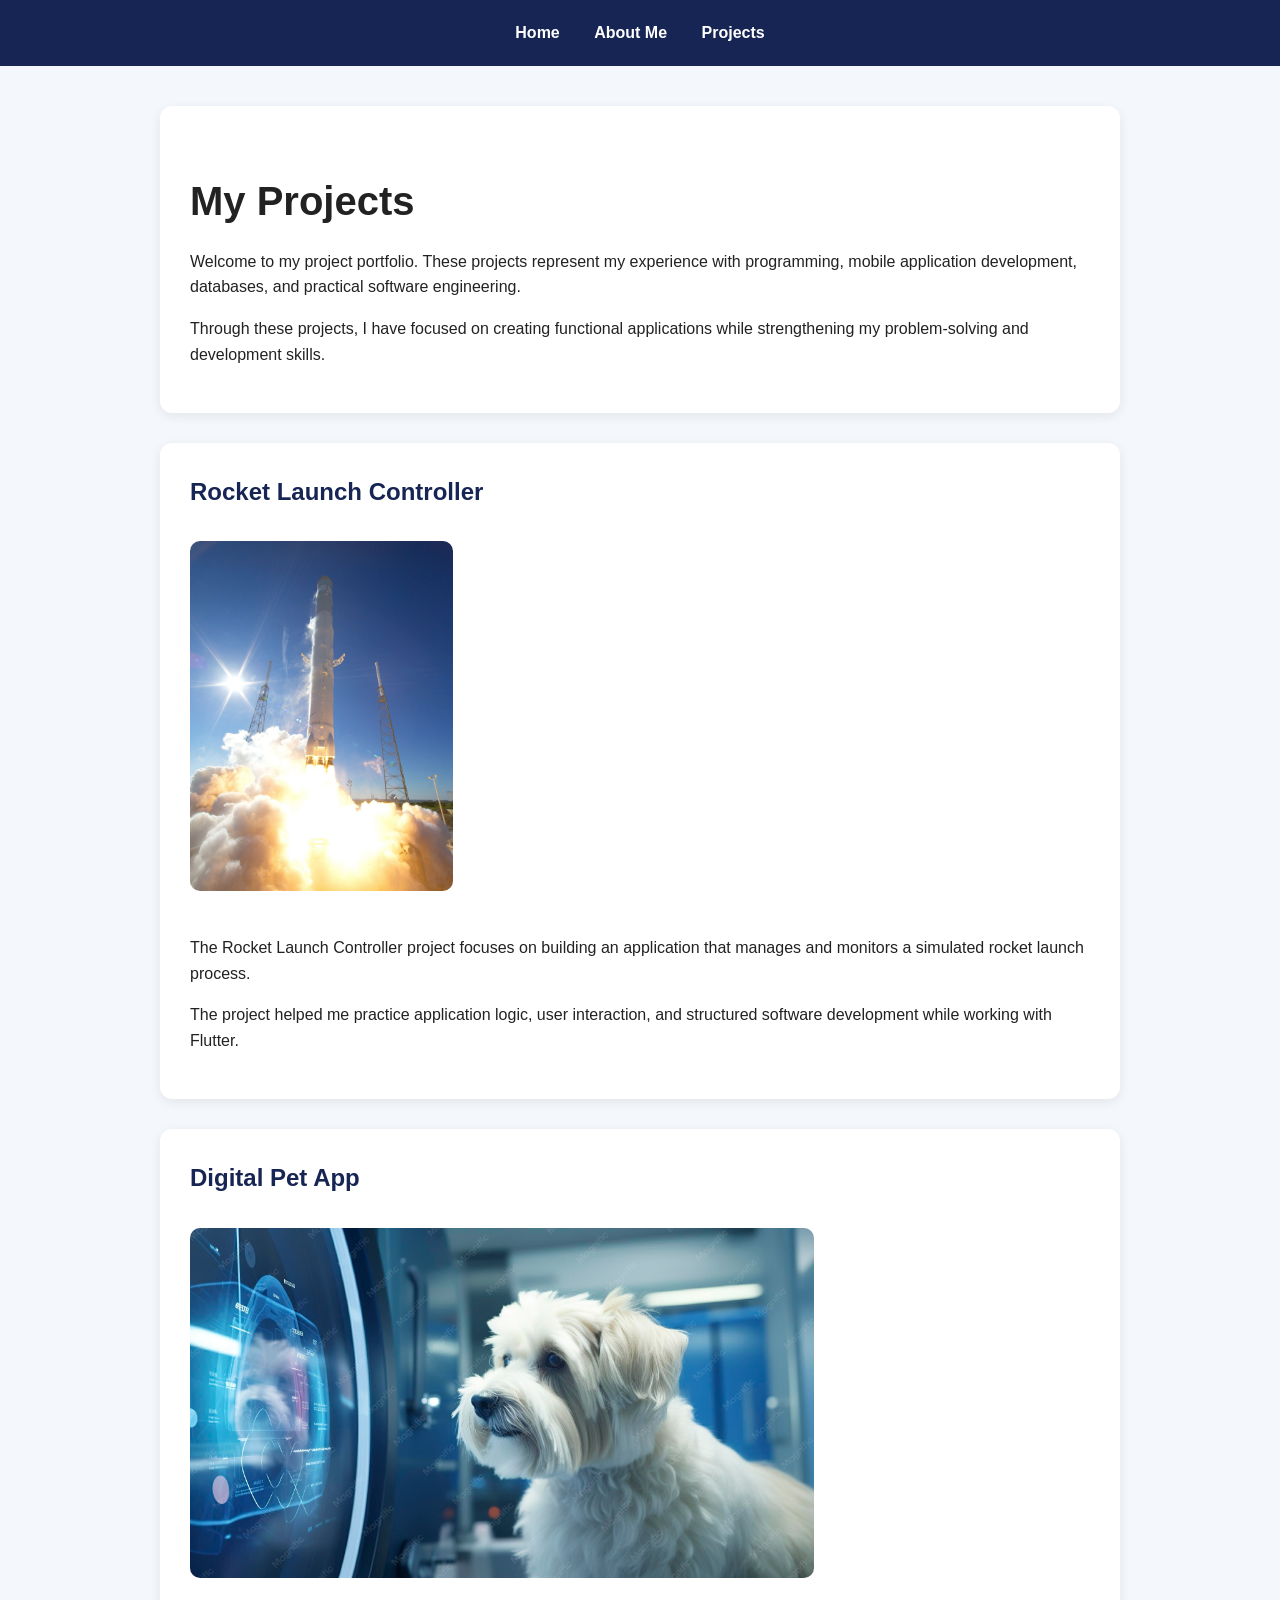
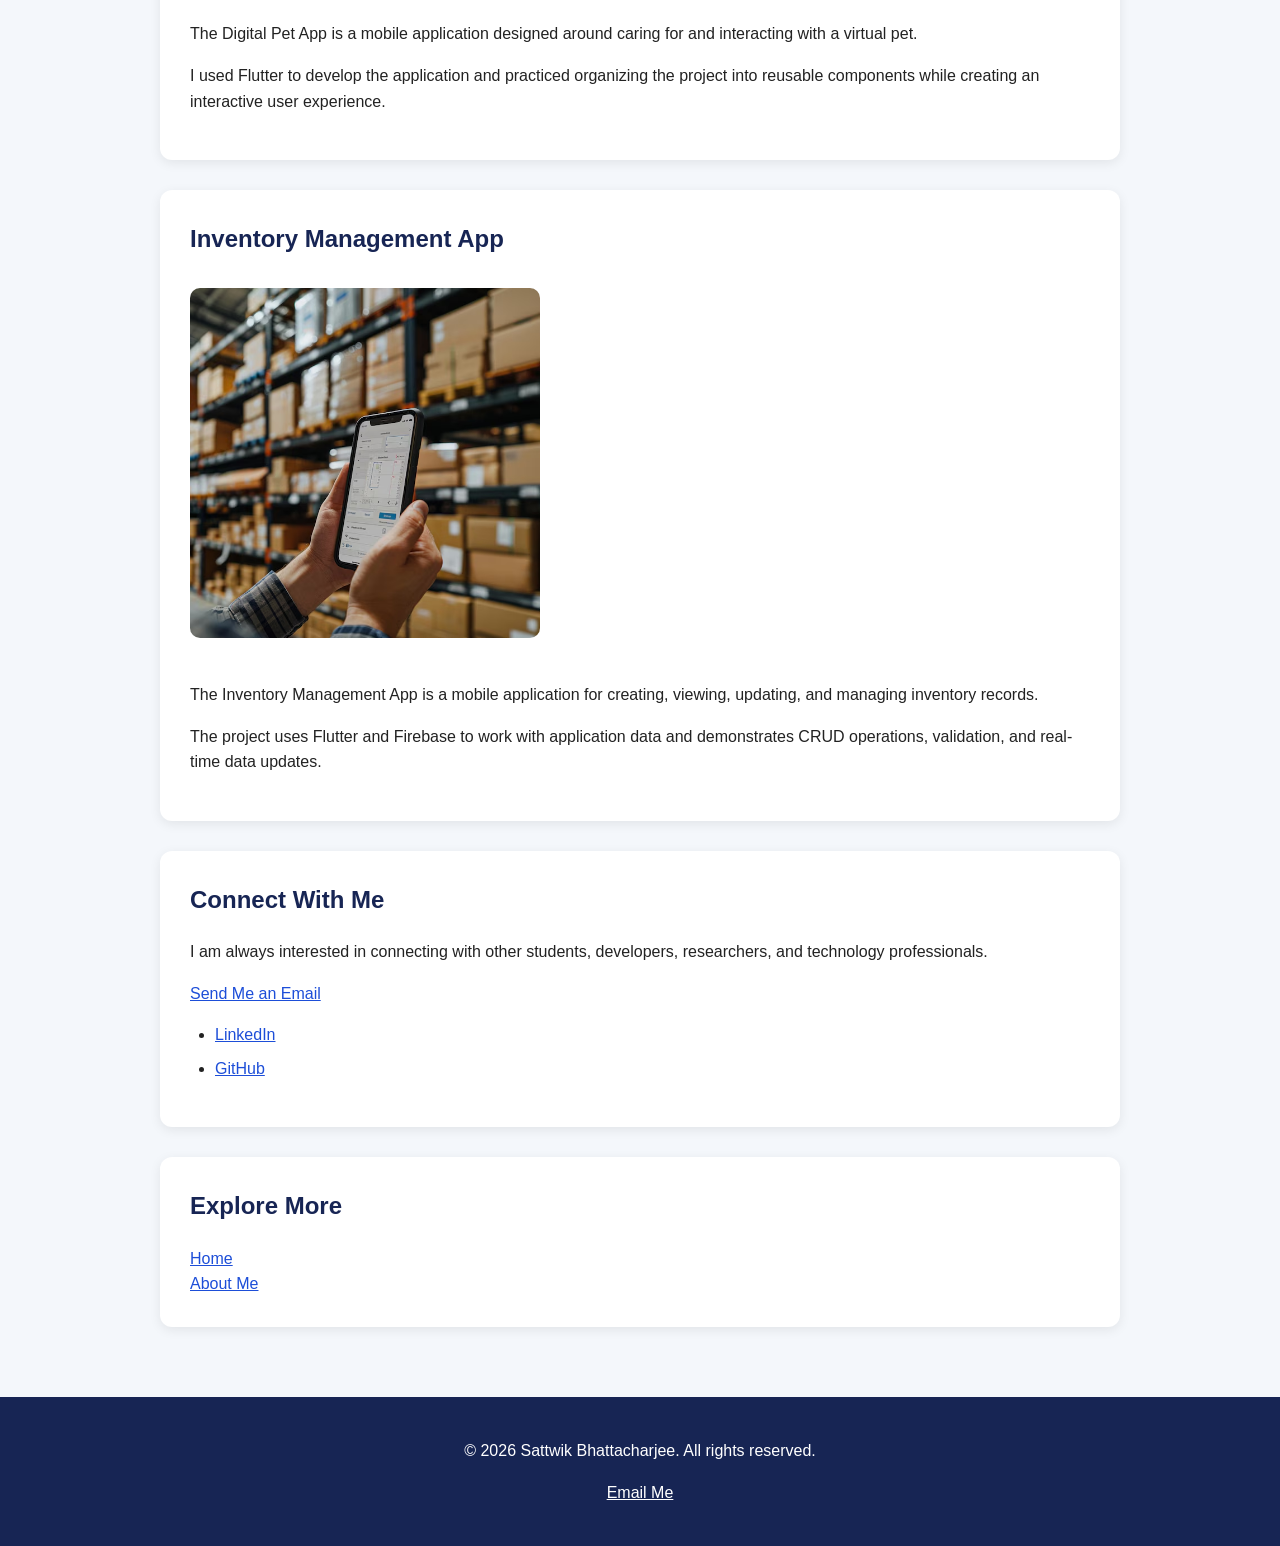
==== projects.html @ 5ee66cdb "Create personal portfolio website" ====
<!DOCTYPE html>
<html lang="en">
<head>
    <meta charset="UTF-8">
    <meta name="viewport" content="width=device-width, initial-scale=1.0">

    <title>Sattwik Bhattacharjee | Projects</title>
    <link rel="stylesheet" href="css/style.css">
</head>

<body>

    <!-- Header and Navigation -->
    <header>
        <nav>
            <a href="index.html">Home</a>
            <a href="about.html">About Me</a>
            <a href="projects.html">Projects</a>
        </nav>
    </header>

    <!-- Main Content -->
    <main>
                <!-- Projects Introduction -->
        <section id="projects-intro">
            <h1>My Projects</h1>

            <p>
                Welcome to my project portfolio. These projects represent
                my experience with programming, mobile application development,
                databases, and practical software engineering.
            </p>

            <p>
                Through these projects, I have focused on creating functional
                applications while strengthening my problem-solving and
                development skills.
            </p>
        </section>
                <!-- Project 1 -->
        <article id="rocket-launch-controller">
            <h2>Rocket Launch Controller</h2>

            <img src="images/rocket-launch.jpg"
                 alt="Rocket launch controller application project">

            <p>
                The Rocket Launch Controller project focuses on building an
                application that manages and monitors a simulated rocket
                launch process.
            </p>

            <p>
                The project helped me practice application logic, user
                interaction, and structured software development while
                working with Flutter.
            </p>
        </article>

                <!-- Project 2 -->
        <article id="digital-pet">
            <h2>Digital Pet App</h2>

            <img src="images/digital-pet.jpg"
                 alt="Digital pet mobile application project">

            <p>
                The Digital Pet App is a mobile application designed around
                caring for and interacting with a virtual pet.
            </p>

            <p>
                I used Flutter to develop the application and practiced
                organizing the project into reusable components while
                creating an interactive user experience.
            </p>
        </article>

                <!-- Project 3 -->
        <article id="inventory-app">
            <h2>Inventory Management App</h2>

            <img src="images/inventory-app.jpg"
                 alt="Inventory management mobile application">

            <p>
                The Inventory Management App is a mobile application for
                creating, viewing, updating, and managing inventory records.
            </p>

            <p>
                The project uses Flutter and Firebase to work with application
                data and demonstrates CRUD operations, validation, and
                real-time data updates.
            </p>
        </article>
                <!-- Connect With Me Section -->
        <section id="connect">
            <h2>Connect With Me</h2>

            <p>
                I am always interested in connecting with other students,
                developers, researchers, and technology professionals.
            </p>

            <p>
                <a href="mailto:sbhattacharjee6@student.gsu.edu">
                    Send Me an Email
                </a>
            </p>

            <ul>
                <li>
                    <a href="https://www.linkedin.com/"
                       target="_blank"
                       rel="noopener noreferrer">
                        LinkedIn
                    </a>
                </li>

                <li>
                    <a href="https://github.com/"
                       target="_blank"
                       rel="noopener noreferrer">
                        GitHub
                    </a>
                </li>
            </ul>
        </section>

        <!-- Return Home -->
        <section>
            <h2>Explore More</h2>

            <a href="index.html">Home</a>
            <br>
            <a href="about.html">About Me</a>
        </section>


    </main>

    <!-- Footer -->
    <footer>
        <p>
            &copy; 2026 Sattwik Bhattacharjee. All rights reserved.
        </p>

        <p>
            <a href="mailto:sbhattacharjee6@student.gsu.edu">
                Email Me
            </a>
        </p>
    </footer>

</body>
</html>
---- css/style.css ----
/* =========================================
   Global Styles
   ========================================= */

* {
    box-sizing: border-box;
}

html {
    scroll-behavior: smooth;
}

body {
    margin: 0;
    font-family: Arial, Helvetica, sans-serif;
    line-height: 1.6;
    background-color: #f4f7fb;
    color: #222;
}

/* =========================================
   Header and Navigation
   ========================================= */

header {
    background-color: #172554;
    padding: 20px;
    text-align: center;
}

nav a {
    color: white;
    text-decoration: none;
    margin: 0 15px;
    font-weight: bold;
}

nav a:hover {
    text-decoration: underline;
}

/* =========================================
   Main Content
   ========================================= */

main {
    max-width: 1000px;
    margin: 0 auto;
    padding: 40px 20px;
}

section,
article,
aside {
    background-color: white;
    margin-bottom: 30px;
    padding: 30px;
    border-radius: 12px;
    box-shadow: 0 3px 12px rgba(0, 0, 0, 0.08);
}

h1 {
    font-size: 2.5rem;
    margin-bottom: 15px;
}

h2 {
    color: #172554;
    margin-top: 0;
}

h3 {
    color: #334155;
}

/* =========================================
   Links
   ========================================= */

a {
    color: #1d4ed8;
}

a:hover {
    color: #7c3aed;
}

/* =========================================
   Images
   ========================================= */

img {
    max-width: 100%;
    height: auto;
    border-radius: 10px;
    margin: 10px 10px 20px 0;
}

section img,
article img {
    max-height: 350px;
    object-fit: cover;
}

/* =========================================
   Lists
   ========================================= */

ul,
ol {
    padding-left: 25px;
}

li {
    margin-bottom: 8px;
}

/* =========================================
   Blockquote
   ========================================= */

blockquote {
    margin: 20px 0;
    padding: 20px;
    border-left: 5px solid #172554;
    background-color: #eef2ff;
    font-style: italic;
}

/* =========================================
   Tables
   ========================================= */

table {
    width: 100%;
    border-collapse: collapse;
    margin-top: 20px;
}

caption {
    font-weight: bold;
    font-size: 1.2rem;
    margin-bottom: 10px;
}

th,
td {
    border: 1px solid #cbd5e1;
    padding: 12px;
    text-align: left;
}

th {
    background-color: #e2e8f0;
}

/* =========================================
   Video
   ========================================= */

iframe {
    max-width: 100%;
    border: none;
    border-radius: 10px;
}

/* =========================================
   Footer
   ========================================= */

footer {
    background-color: #172554;
    color: white;
    text-align: center;
    padding: 25px;
}

footer a {
    color: white;
}

/* =========================================
   Responsive Design
   ========================================= */

@media (max-width: 700px) {

    nav a {
        display: block;
        margin: 8px 0;
    }

    main {
        padding: 20px 12px;
    }

    section,
    article,
    aside {
        padding: 20px;
    }

    h1 {
        font-size: 2rem;
    }

    table {
        font-size: 0.9rem;
    }
}
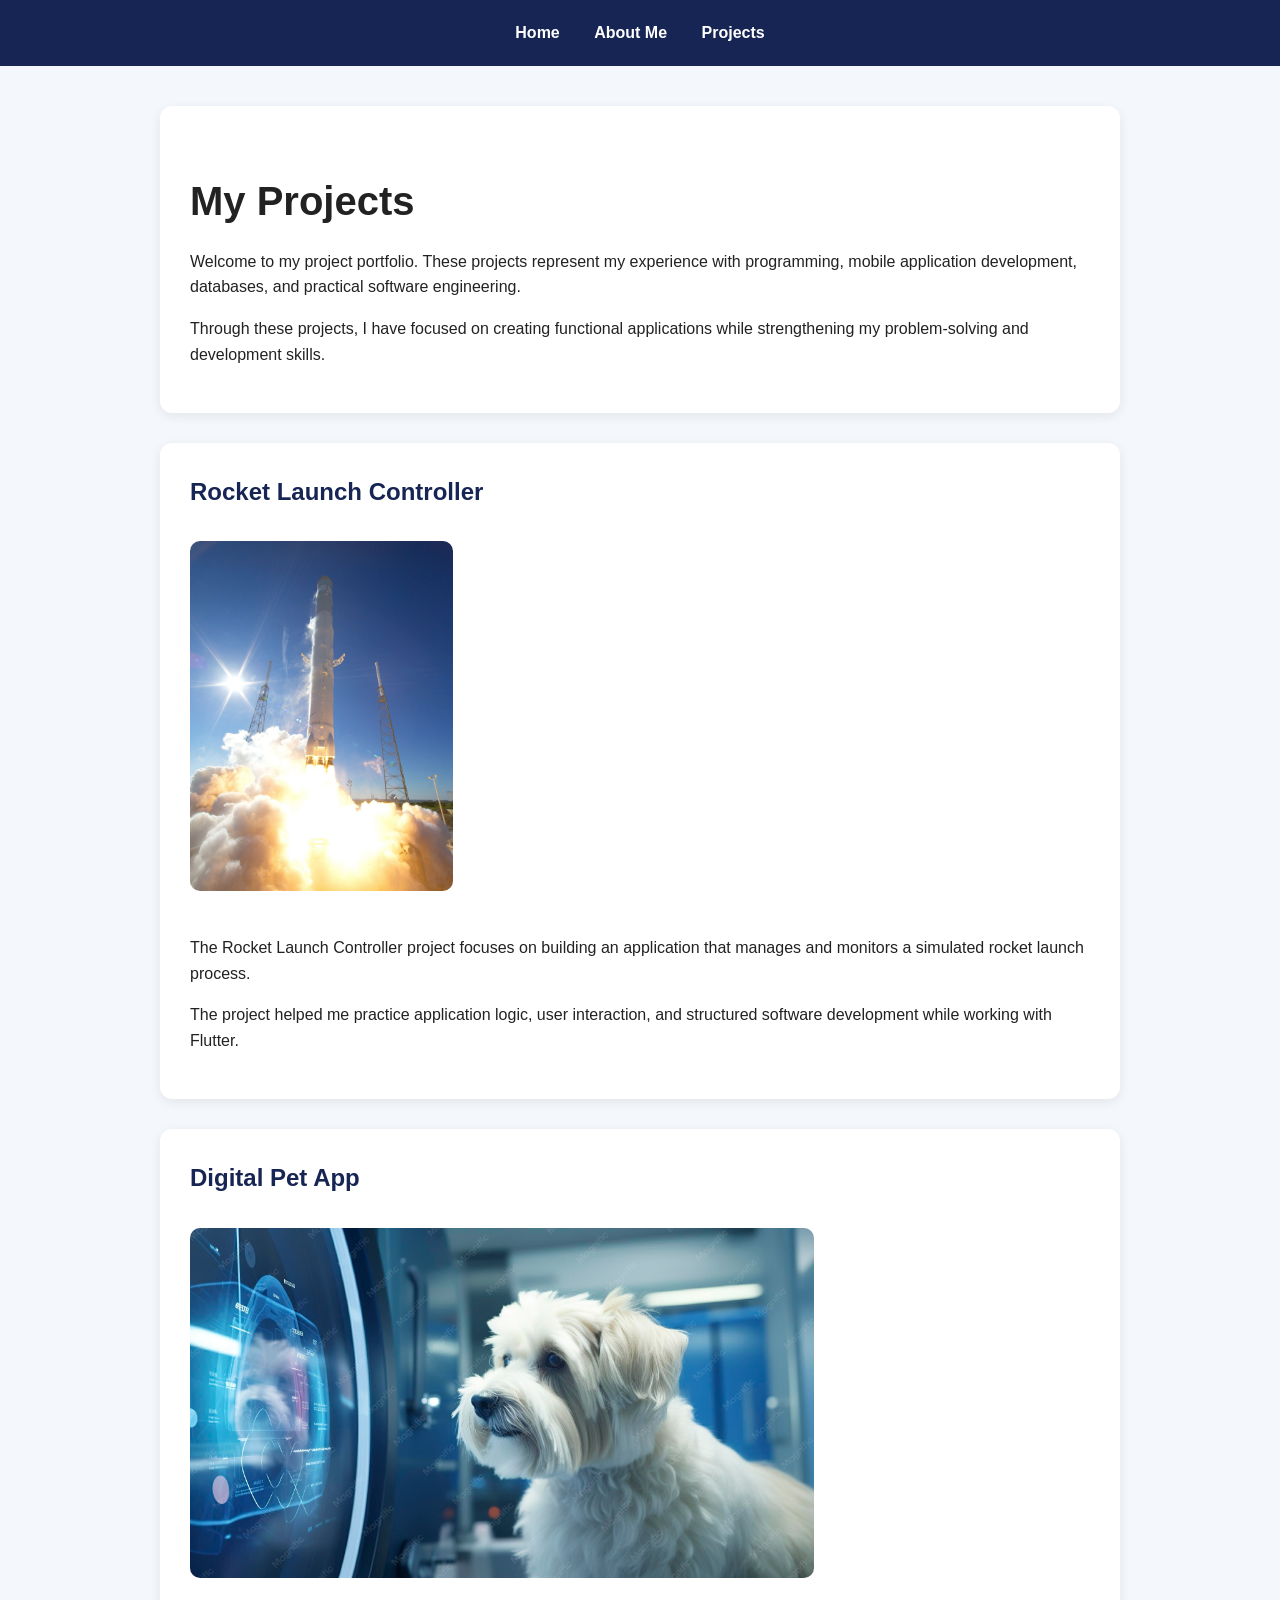
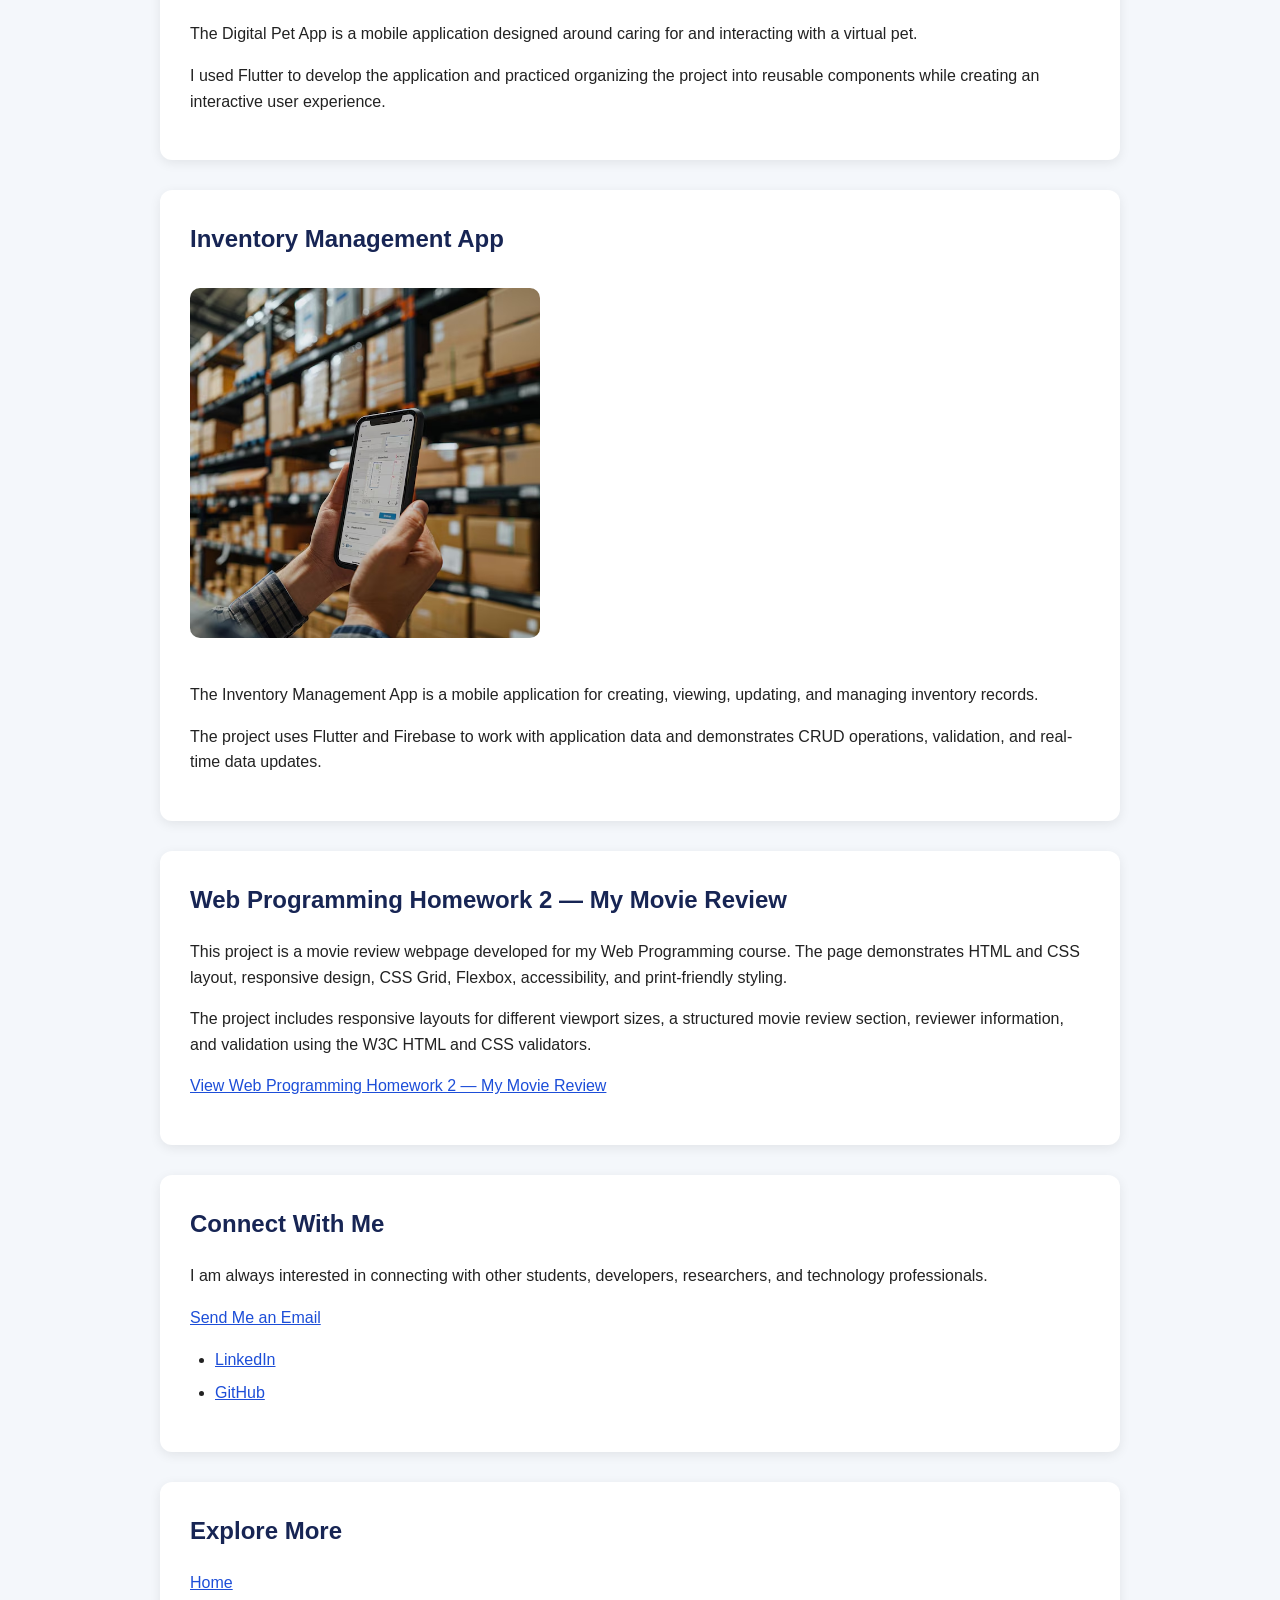
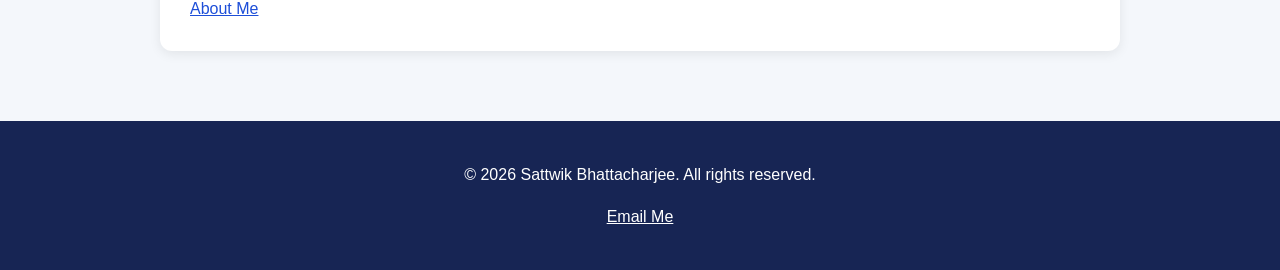
==== commit d50fc951: "Add HW2 movie review project to portfolio" ====
--- a/projects.html
+++ b/projects.html
@@ -21,7 +21,8 @@
 
     <!-- Main Content -->
     <main>
-                <!-- Projects Introduction -->
+
+        <!-- Projects Introduction -->
         <section id="projects-intro">
             <h1>My Projects</h1>
 
@@ -37,7 +38,8 @@
                 development skills.
             </p>
         </section>
-                <!-- Project 1 -->
+
+        <!-- Project 1 -->
         <article id="rocket-launch-controller">
             <h2>Rocket Launch Controller</h2>
 
@@ -57,7 +59,7 @@
             </p>
         </article>
 
-                <!-- Project 2 -->
+        <!-- Project 2 -->
         <article id="digital-pet">
             <h2>Digital Pet App</h2>
 
@@ -76,7 +78,7 @@
             </p>
         </article>
 
-                <!-- Project 3 -->
+        <!-- Project 3 -->
         <article id="inventory-app">
             <h2>Inventory Management App</h2>
 
@@ -94,7 +96,33 @@
                 real-time data updates.
             </p>
         </article>
-                <!-- Connect With Me Section -->
+
+        <!-- Project 4 -->
+        <article id="movie-review">
+            <h2>Web Programming Homework 2 — My Movie Review</h2>
+
+            <p>
+                This project is a movie review webpage developed for my Web Programming
+                course. The page demonstrates HTML and CSS layout, responsive design,
+                CSS Grid, Flexbox, accessibility, and print-friendly styling.
+            </p>
+
+            <p>
+                The project includes responsive layouts for different viewport sizes,
+                a structured movie review section, reviewer information, and validation
+                using the W3C HTML and CSS validators.
+            </p>
+
+            <p>
+                <a href="https://codd.cs.gsu.edu/~sbhattacharjee6/web/hw2/index.html"
+                   target="_blank"
+                   rel="noopener noreferrer">
+                    View Web Programming Homework 2 — My Movie Review
+                </a>
+            </p>
+        </article>
+
+        <!-- Connect With Me Section -->
         <section id="connect">
             <h2>Connect With Me</h2>
 
@@ -137,7 +165,6 @@
             <a href="about.html">About Me</a>
         </section>
 
-
     </main>
 
     <!-- Footer -->
